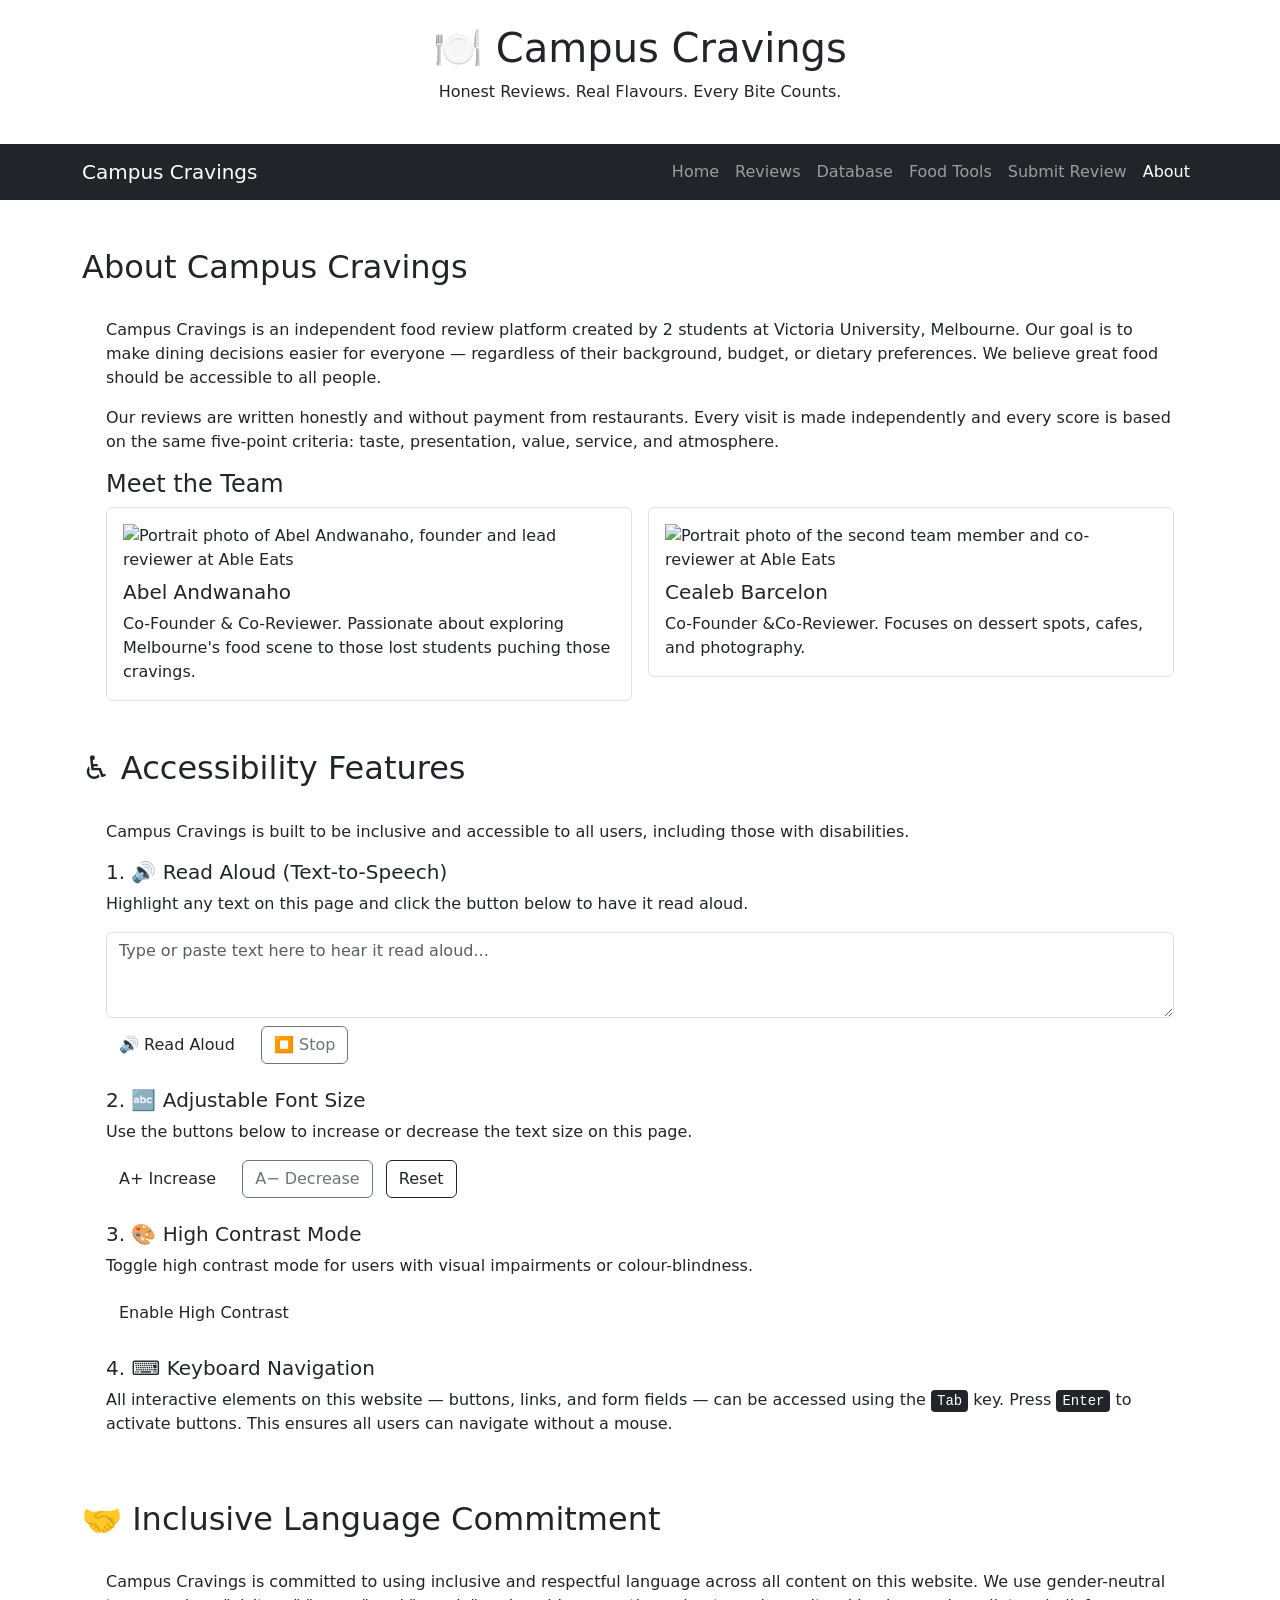
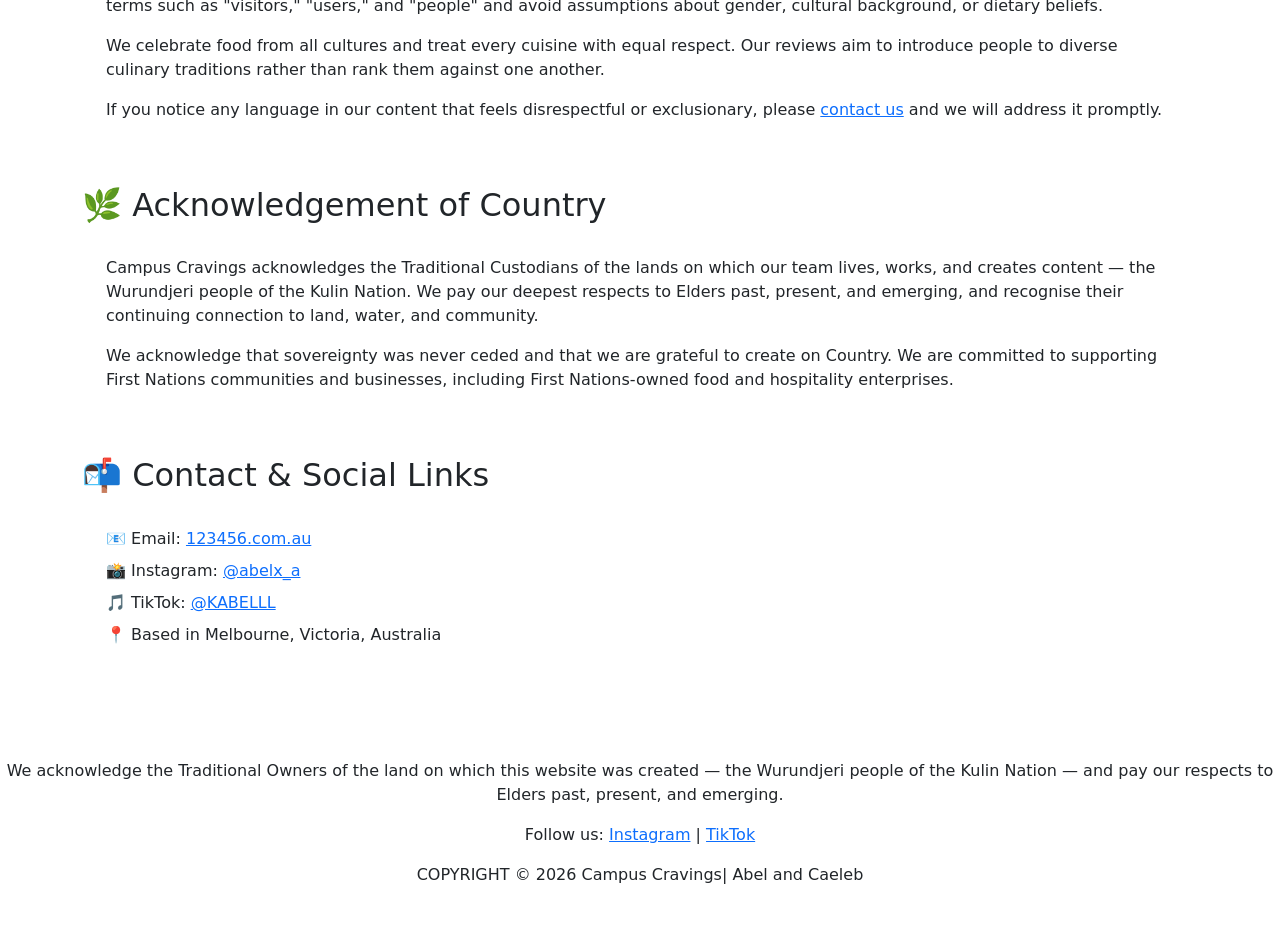
==== about.html @ 2ffa7cc5 "Add files via upload" ====
<!DOCTYPE html>
<html lang="en">
<head>
    <meta charset="UTF-8">
    <meta name="viewport" content="width=device-width, initial-scale=1.0">
    <title>About – Campus Cravings</title>
    <link href="https://cdn.jsdelivr.net/npm/bootstrap@5.3.0/dist/css/bootstrap.min.css" rel="stylesheet">
    <link rel="stylesheet" type="text/css" href="css/my_style.css"/>
</head>
<body>

<!-- HEADER -->
<header class="site-header text-center py-4">
    <h1 class="brand-name">🍽️ Campus Cravings</h1>
    <p class="tagline">Honest Reviews. Real Flavours. Every Bite Counts.</p>
</header>

<!-- NAV -->
<nav class="navbar navbar-expand-lg navbar-dark bg-dark sticky-top">
    <div class="container">
        <a class="navbar-brand" href="index.html">Campus Cravings</a>
        <button class="navbar-toggler" type="button" data-bs-toggle="collapse" data-bs-target="#navMenu"
            aria-controls="navMenu" aria-expanded="false" aria-label="Toggle navigation">
            <span class="navbar-toggler-icon"></span>
        </button>
        <div class="collapse navbar-collapse" id="navMenu">
            <ul class="navbar-nav ms-auto">
                <li class="nav-item"><a class="nav-link" href="index.html">Home</a></li>
                <li class="nav-item"><a class="nav-link" href="reviews.html">Reviews</a></li>
                <li class="nav-item"><a class="nav-link" href="database.php">Database</a></li>
                <li class="nav-item"><a class="nav-link" href="tools.html">Food Tools</a></li>
                <li class="nav-item"><a class="nav-link" href="submit.html">Submit Review</a></li>
                <li class="nav-item"><a class="nav-link active" href="about.html">About</a></li>
            </ul>
        </div>
    </div>
</nav>

<!-- MAIN -->
<main class="container my-5">

    <!-- BRAND / TEAM DESCRIPTION -->
    <h2 class="section-heading">About Campus Cravings</h2>
    <div class="intro-box p-4 rounded mb-4">
        <p>
            Campus Cravings is an independent food review platform created by 2 students at Victoria University, 
            Melbourne. Our goal is to make dining decisions easier for everyone — regardless of their 
            background, budget, or dietary preferences. We believe great food should be accessible to all people.
        </p>
        <p>
            Our reviews are written honestly and without payment from restaurants. Every visit is made 
            independently and every score is based on the same five-point criteria: taste, presentation, 
            value, service, and atmosphere.
        </p>

        <h4>Meet the Team</h4>
        <div class="row g-3">
            <div class="col-md-6">
                <div class="p-3 border rounded">
                    <img src="images/team1.jpg"
                         alt="Portrait photo of Abel Andwanaho, founder and lead reviewer at Able Eats"
                         class="team-photo mb-2">
                    <h5>Abel Andwanaho</h5>
                    <p class="mb-0">Co-Founder &amp; Co-Reviewer. Passionate about exploring Melbourne's food scene to those lost students puching those cravings.</p>
                </div>
            </div>
            <div class="col-md-6">
                <div class="p-3 border rounded">
                    <img src="images/team2.jpg"
                         alt="Portrait photo of the second team member and co-reviewer at Able Eats"
                         class="team-photo mb-2">
                    <h5>Cealeb Barcelon</h5>
                    <p class="mb-0">Co-Founder &amp;Co-Reviewer. Focuses on dessert spots, cafes, and photography.</p>
                </div>
            </div>
        </div>
    </div>

    <!-- ACCESSIBILITY FEATURES (min 3 required) -->
    <h2 class="section-heading">♿ Accessibility Features</h2>
    <div class="intro-box p-4 rounded mb-4">
        <p>Campus Cravings is built to be inclusive and accessible to all users, including those with disabilities.</p>

        <!-- Feature 1: Text to Speech -->
        <div class="mb-4">
            <h5>1. 🔊 Read Aloud (Text-to-Speech)</h5>
            <p>Highlight any text on this page and click the button below to have it read aloud.</p>
            <textarea id="ttsInput" class="form-control mb-2" rows="3"
                      placeholder="Type or paste text here to hear it read aloud..."
                      aria-label="Text to be read aloud by screen reader"></textarea>
            <button class="btn btn-orange" onclick="readAloud()" aria-label="Read aloud the text above">
                🔊 Read Aloud
            </button>
            <button class="btn btn-outline-secondary ms-2" onclick="stopReading()" aria-label="Stop reading">
                ⏹ Stop
            </button>
        </div>

        <!-- Feature 2: Font Size -->
        <div class="mb-4">
            <h5>2. 🔤 Adjustable Font Size</h5>
            <p>Use the buttons below to increase or decrease the text size on this page.</p>
            <button class="btn btn-orange me-2" onclick="changeFontSize(1)" aria-label="Increase font size">
                A+ Increase
            </button>
            <button class="btn btn-outline-secondary" onclick="changeFontSize(-1)" aria-label="Decrease font size">
                A− Decrease
            </button>
            <button class="btn btn-outline-dark ms-2" onclick="resetFontSize()" aria-label="Reset font size to default">
                Reset
            </button>
        </div>

        <!-- Feature 3: High Contrast Mode -->
        <div class="mb-4">
            <h5>3. 🎨 High Contrast Mode</h5>
            <p>Toggle high contrast mode for users with visual impairments or colour-blindness.</p>
            <button class="btn btn-orange" onclick="toggleContrast()" id="contrastBtn"
                    aria-label="Toggle high contrast mode">
                Enable High Contrast
            </button>
        </div>

        <!-- Keyboard note -->
        <div class="mb-2">
            <h5>4. ⌨️ Keyboard Navigation</h5>
            <p>
                All interactive elements on this website — buttons, links, and form fields — can be 
                accessed using the <kbd>Tab</kbd> key. Press <kbd>Enter</kbd> to activate buttons.
                This ensures all users can navigate without a mouse.
            </p>
        </div>
    </div>

    <!-- INCLUSIVE LANGUAGE STATEMENT -->
    <h2 class="section-heading">🤝 Inclusive Language Commitment</h2>
    <div class="intro-box p-4 rounded mb-4">
        <p>
            Campus Cravings is committed to using inclusive and respectful language across all content on 
            this website. We use gender-neutral terms such as "visitors," "users," and "people" and 
            avoid assumptions about gender, cultural background, or dietary beliefs.
        </p>
        <p>
            We celebrate food from all cultures and treat every cuisine with equal respect. Our reviews 
            aim to introduce people to diverse culinary traditions rather than rank them against one another.
        </p>
        <p>
            If you notice any language in our content that feels disrespectful or exclusionary, 
            please <a href="submit.html">contact us</a> and we will address it promptly.
        </p>
    </div>

    <!-- FIRST NATIONS ACKNOWLEDGEMENT (required) -->
    <h2 class="section-heading">🌿 Acknowledgement of Country</h2>
    <div class="acknowledgement-box p-4 rounded mb-4">
        <p>
            Campus Cravings acknowledges the Traditional Custodians of the lands on which our team lives, 
            works, and creates content — the Wurundjeri people of the Kulin Nation. We pay our deepest 
            respects to Elders past, present, and emerging, and recognise their continuing connection 
            to land, water, and community.
        </p>
        <p>
            We acknowledge that sovereignty was never ceded and that we are grateful to create on 
            Country. We are committed to supporting First Nations communities and businesses, 
            including First Nations-owned food and hospitality enterprises.
        </p>
    </div>

    <!-- CONTACT & SOCIAL LINKS -->
    <h2 class="section-heading">📬 Contact & Social Links</h2>
    <div class="intro-box p-4 rounded">
        <ul class="list-unstyled">
            <li class="mb-2">📧 Email: <a href="mailto:hello@ableeats.com.au">123456.com.au</a></li>
            <li class="mb-2">📸 Instagram: <a href="https://instagram.com" target="_blank" rel="noopener noreferrer">@abelx_a</a></li>
            <li class="mb-2">🎵 TikTok: <a href="https://tiktok.com" target="_blank" rel="noopener noreferrer">@KABELLL</a></li>
            <li class="mb-2">📍 Based in Melbourne, Victoria, Australia</li>
        </ul>
    </div>

</main>

<!-- FOOTER -->
<footer class="site-footer text-center py-4 mt-5">
    <p>We acknowledge the Traditional Owners of the land on which this website was created — the Wurundjeri people of the Kulin Nation — and pay our respects to Elders past, present, and emerging.</p>
    <p>Follow us: <a href="https://instagram.com" target="_blank">Instagram</a> | <a href="https://tiktok.com" target="_blank">TikTok</a></p>
    <p>COPYRIGHT &copy; 2026 Campus Cravings| Abel and Caeleb</p>
</footer>

<script src="https://cdn.jsdelivr.net/npm/bootstrap@5.3.0/dist/js/bootstrap.bundle.min.js"></script>

<script>
    // ---- Accessibility 1: Text to Speech ----
    let utterance;
    function readAloud() {
        const text = document.getElementById('ttsInput').value.trim();
        if (text === '') {
            alert('Please type or paste some text into the box first.');
            return;
        }
        window.speechSynthesis.cancel();
        utterance = new SpeechSynthesisUtterance(text);
        utterance.lang = 'en-AU';
        window.speechSynthesis.speak(utterance);
    }
    function stopReading() {
        window.speechSynthesis.cancel();
    }

    // ---- Accessibility 2: Font Size ----
    let fontSize = 16;
    function changeFontSize(direction) {
        fontSize += direction * 2;
        // Logic rule: clamp between 12 and 28
        if (fontSize < 12) fontSize = 12;
        if (fontSize > 28) fontSize = 28;
        document.body.style.fontSize = fontSize + 'px';
    }
    function resetFontSize() {
        fontSize = 16;
        document.body.style.fontSize = '16px';
    }

    // ---- Accessibility 3: High Contrast Mode ----
    function toggleContrast() {
        document.body.classList.toggle('high-contrast');
        const btn = document.getElementById('contrastBtn');
        btn.textContent = document.body.classList.contains('high-contrast')
            ? 'Disable High Contrast'
            : 'Enable High Contrast';
    }
</script>

</body>
</html>
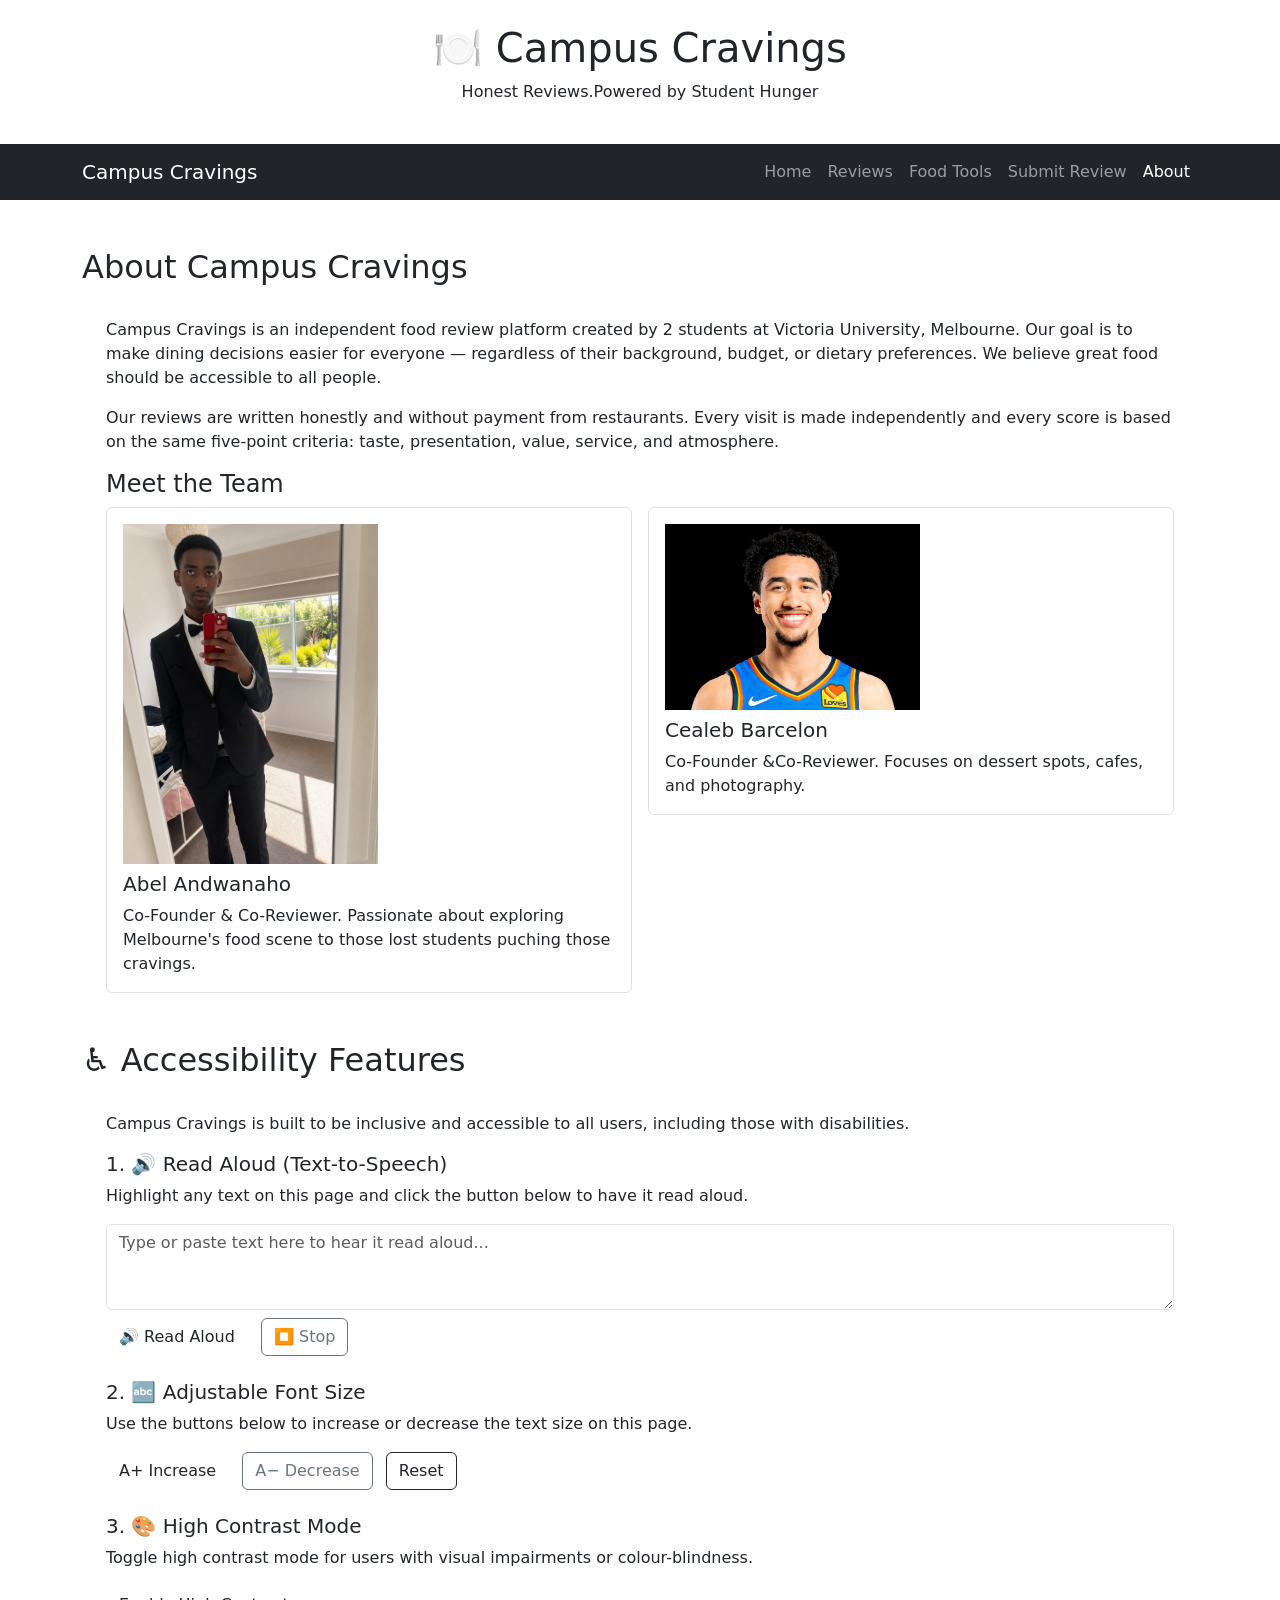
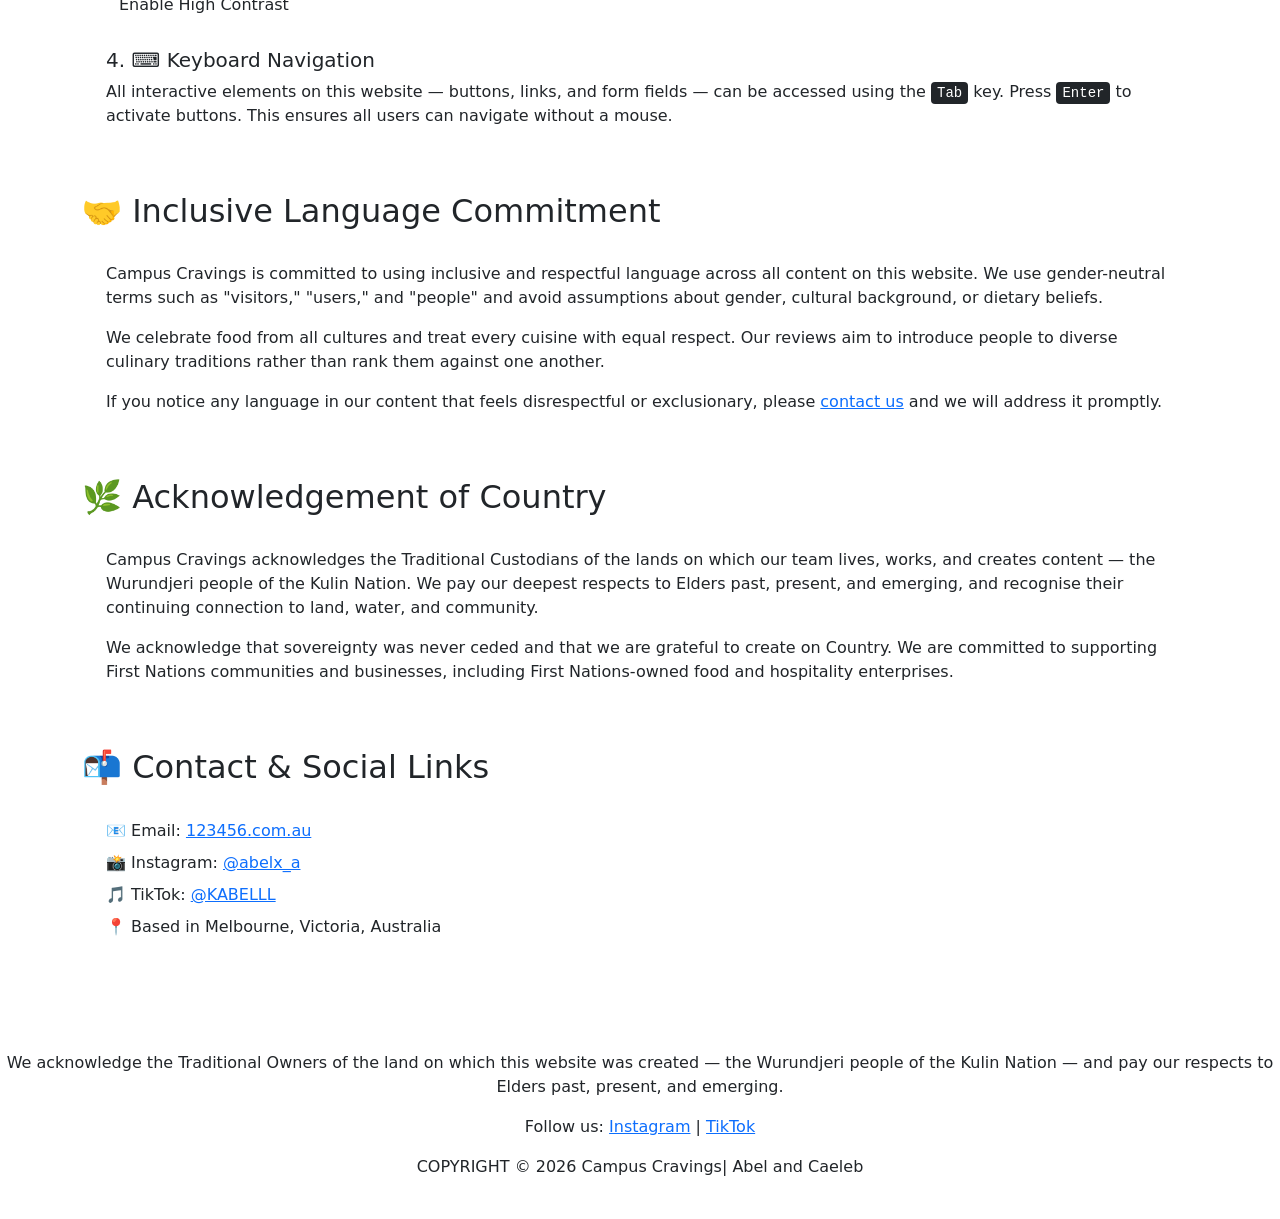
==== commit a7d4a4d2: "Update tagline and image paths in about.html" ====
--- a/about.html
+++ b/about.html
@@ -12,7 +12,7 @@
 <!-- HEADER -->
 <header class="site-header text-center py-4">
     <h1 class="brand-name">🍽️ Campus Cravings</h1>
-    <p class="tagline">Honest Reviews. Real Flavours. Every Bite Counts.</p>
+    <p class="tagline">Honest Reviews.Powered by Student Hunger</p>
 </header>
 
 <!-- NAV -->
@@ -27,7 +27,6 @@
             <ul class="navbar-nav ms-auto">
                 <li class="nav-item"><a class="nav-link" href="index.html">Home</a></li>
                 <li class="nav-item"><a class="nav-link" href="reviews.html">Reviews</a></li>
-                <li class="nav-item"><a class="nav-link" href="database.php">Database</a></li>
                 <li class="nav-item"><a class="nav-link" href="tools.html">Food Tools</a></li>
                 <li class="nav-item"><a class="nav-link" href="submit.html">Submit Review</a></li>
                 <li class="nav-item"><a class="nav-link active" href="about.html">About</a></li>
@@ -57,7 +56,7 @@
         <div class="row g-3">
             <div class="col-md-6">
                 <div class="p-3 border rounded">
-                    <img src="images/team1.jpg"
+                    <img src="team1.jpg"
                          alt="Portrait photo of Abel Andwanaho, founder and lead reviewer at Able Eats"
                          class="team-photo mb-2">
                     <h5>Abel Andwanaho</h5>
@@ -66,7 +65,7 @@
             </div>
             <div class="col-md-6">
                 <div class="p-3 border rounded">
-                    <img src="images/team2.jpg"
+                    <img src="team2.jpg"
                          alt="Portrait photo of the second team member and co-reviewer at Able Eats"
                          class="team-photo mb-2">
                     <h5>Cealeb Barcelon</h5>
@@ -231,4 +230,4 @@
 </script>
 
 </body>
-</html>+</html>
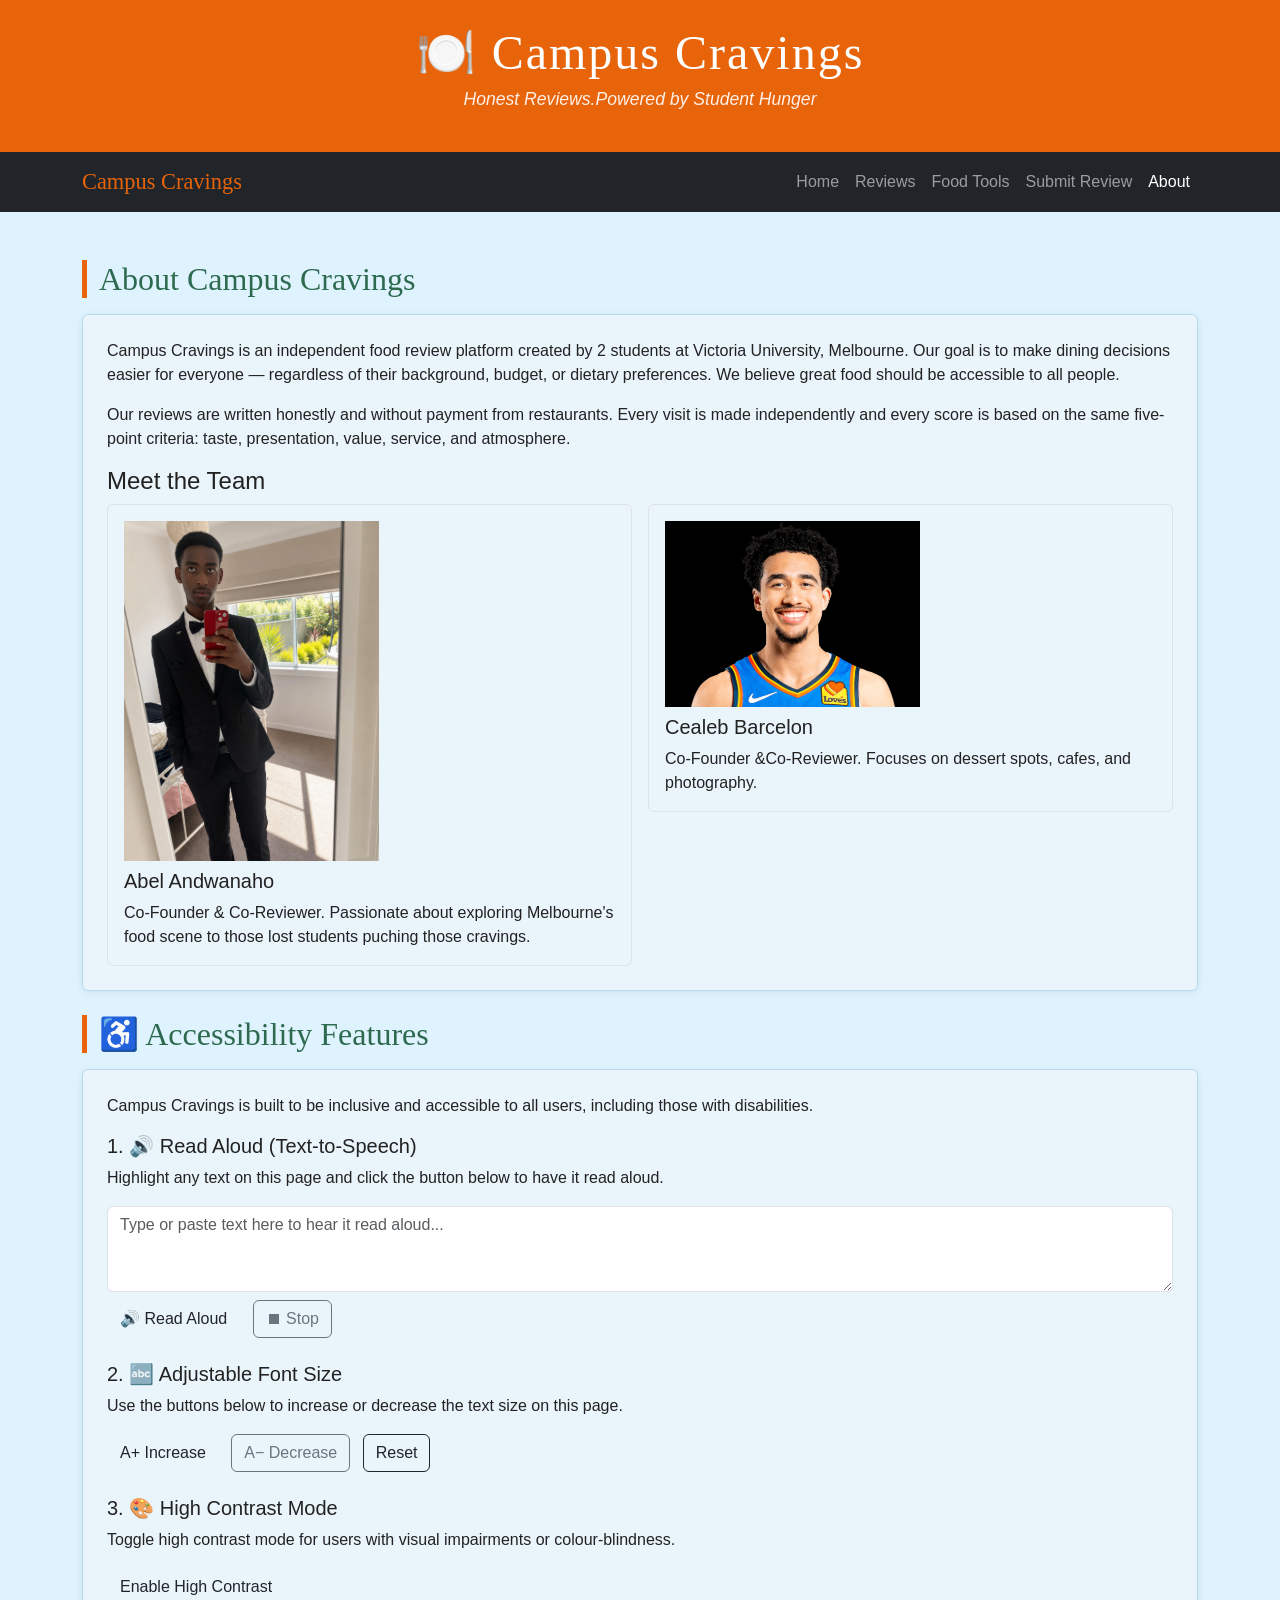
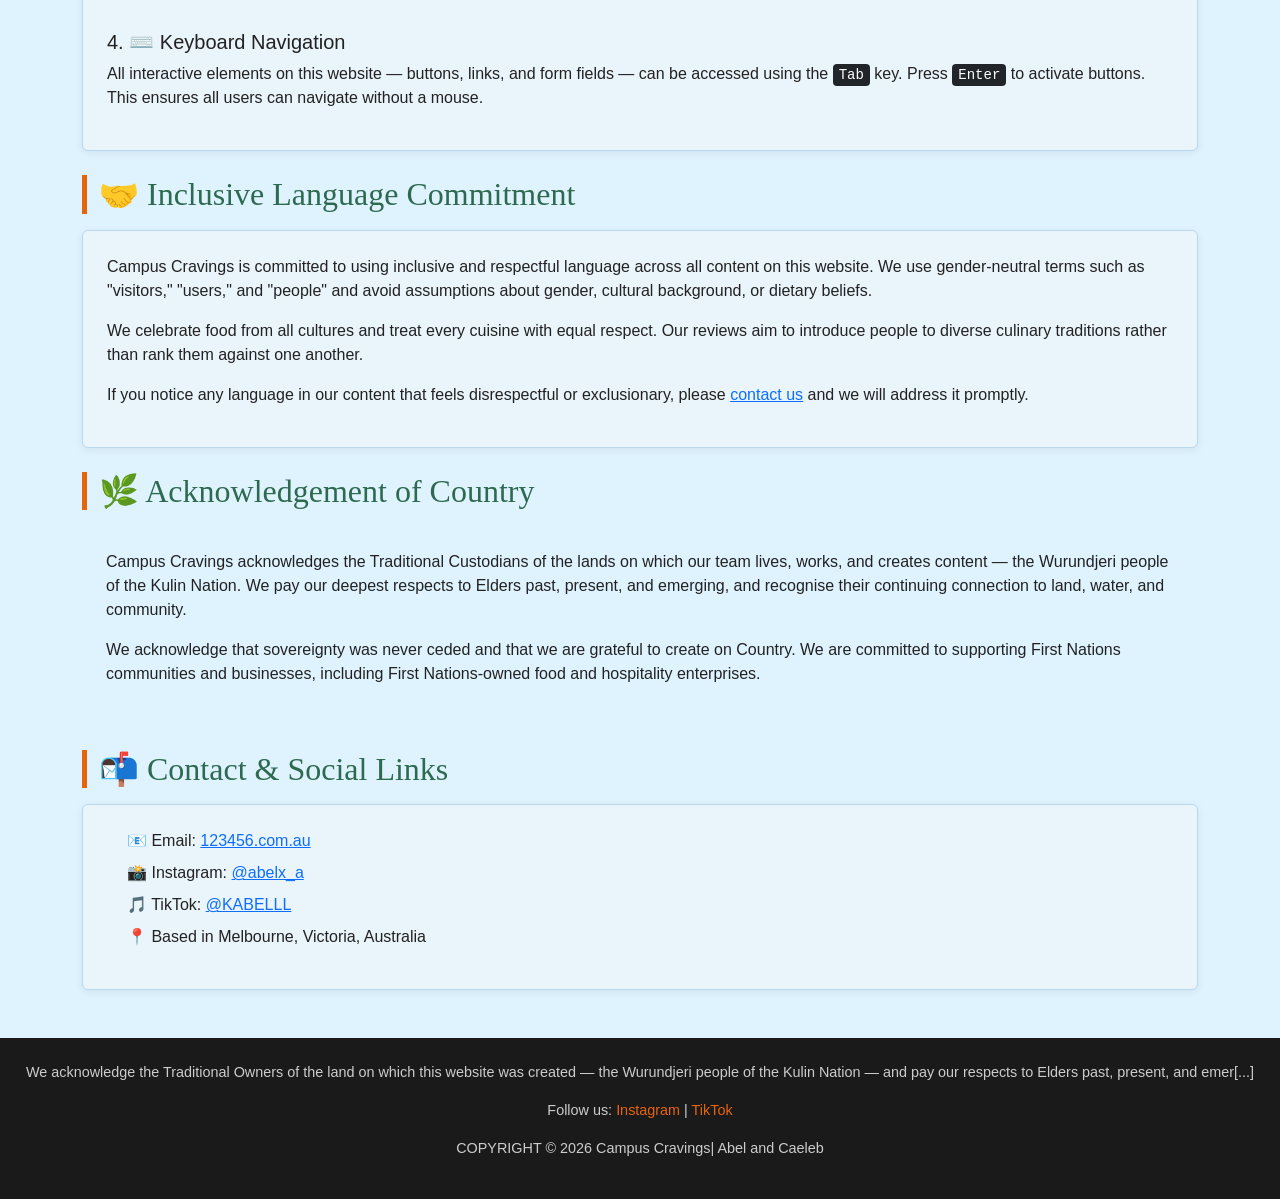
==== commit e3556b21: "Update about.html: point stylesheet link to root my_styles.css so CSS applies across site" ====
--- a/about.html
+++ b/about.html
@@ -5,7 +5,7 @@
     <meta name="viewport" content="width=device-width, initial-scale=1.0">
     <title>About – Campus Cravings</title>
     <link href="https://cdn.jsdelivr.net/npm/bootstrap@5.3.0/dist/css/bootstrap.min.css" rel="stylesheet">
-    <link rel="stylesheet" type="text/css" href="css/my_style.css"/>
+    <link rel="stylesheet" type="text/css" href="my_styles.css"/>
 </head>
 <body>
 
@@ -149,7 +149,7 @@
         </p>
     </div>
 
-    <!-- FIRST NATIONS ACKNOWLEDGEMENT (required) -->
+    <!-- FIRST NATIONS ACKNOWLEDgement (required) -->
     <h2 class="section-heading">🌿 Acknowledgement of Country</h2>
     <div class="acknowledgement-box p-4 rounded mb-4">
         <p>
@@ -180,7 +180,7 @@
 
 <!-- FOOTER -->
 <footer class="site-footer text-center py-4 mt-5">
-    <p>We acknowledge the Traditional Owners of the land on which this website was created — the Wurundjeri people of the Kulin Nation — and pay our respects to Elders past, present, and emerging.</p>
+    <p>We acknowledge the Traditional Owners of the land on which this website was created — the Wurundjeri people of the Kulin Nation — and pay our respects to Elders past, present, and emer[...]</p>
     <p>Follow us: <a href="https://instagram.com" target="_blank">Instagram</a> | <a href="https://tiktok.com" target="_blank">TikTok</a></p>
     <p>COPYRIGHT &copy; 2026 Campus Cravings| Abel and Caeleb</p>
 </footer>
--- a/my_styles.css
+++ b/my_styles.css
@@ -0,0 +1,270 @@
+/* =============================================
+   my_style.css – Campus Cravings Stylesheet
+   ============================================= */
+@import url('https://fonts.googleapis.com/css2?family=Playfair+Display:wght@700&family=Lato:wght@400;700&display=swap');
+
+:root {
+    --brand-orange: #E8640A;
+    --brand-dark:   #1A1A1A;
+    --brand-cream:  #dff3ff;
+    --brand-green:  #2D6A4F;
+    --text-main:    #222222;
+    --text-light:   #FFFFFF;
+}
+
+/* =============================================
+   BASE
+   ============================================= */
+body {
+    font-family: 'Lato', sans-serif;
+    background-color: var(--brand-cream);
+    color: var(--text-main);
+    margin: 0;
+    padding: 0;
+    transition: background-color 0.3s, color 0.3s;
+}
+
+/* =============================================
+   DARK MODE
+   ============================================= */
+body.dark-mode {
+    background-color: #121212;
+    color: #F0F0F0;
+}
+
+body.dark-mode .intro-box {
+    background-color: #1E1E1E;
+    border-color: #444;
+}
+
+body.dark-mode .site-footer {
+    background-color: #0A0A0A;
+}
+
+body.dark-mode .card {
+    background-color: #1E1E1E;
+    border-color: #444;
+    color: #F0F0F0;
+}
+
+body.dark-mode .card-text {
+    color: #CCCCCC;
+}
+
+body.dark-mode .navbar {
+    background-color: #0A0A0A !important;
+}
+
+body.dark-mode .section-heading {
+    color: #7ecbf0;
+}
+
+/* =============================================
+   HEADER
+   ============================================= */
+.site-header {
+    background-color: var(--brand-orange);
+    color: var(--text-light);
+    padding: 30px 20px;
+}
+
+.brand-name {
+    font-family: 'Playfair Display', serif;
+    font-size: 3rem;
+    letter-spacing: 2px;
+    margin-bottom: 4px;
+}
+
+.tagline {
+    font-size: 1.1rem;
+    font-style: italic;
+    opacity: 0.9;
+}
+
+.author {
+    font-size: 0.9rem;
+    opacity: 0.75;
+}
+
+.logo {
+    width: 80px;
+    height: auto;
+}
+
+/* =============================================
+   NAVIGATION
+   ============================================= */
+.navbar-brand {
+    font-family: 'Playfair Display', serif;
+    font-size: 1.4rem;
+    color: var(--brand-orange) !important;
+}
+
+.nav-link:hover {
+    color: var(--brand-orange) !important;
+}
+
+/* =============================================
+   CAROUSEL
+   ============================================= */
+.carousel-img {
+    height: 400px;
+    object-fit: cover;
+}
+
+/* =============================================
+   INTRO / CONTENT BOXES
+   ============================================= */
+.intro-box {
+    background-color: #eaf4fb;
+    border: 1px solid #b8d8ed;
+    box-shadow: 0 2px 8px rgba(0,0,0,0.07);
+}
+
+.intro-box h2 {
+    font-family: 'Playfair Display', serif;
+    color: var(--brand-orange);
+}
+
+.intro-box ol,
+.intro-box ul {
+    padding-left: 20px;
+}
+
+.intro-box li {
+    margin-bottom: 6px;
+}
+
+/* =============================================
+   SECTION HEADINGS
+   ============================================= */
+.section-heading {
+    font-family: 'Playfair Display', serif;
+    color: var(--brand-green);
+    border-left: 5px solid var(--brand-orange);
+    padding-left: 12px;
+    margin-bottom: 16px;
+}
+
+/* =============================================
+   CARDS (Reviews, etc.)
+   ============================================= */
+.card {
+    border: 1px solid #b8d8ed;
+    background-color: #ffffff;
+    transition: transform 0.2s, box-shadow 0.2s;
+}
+
+.card:hover {
+    transform: translateY(-4px);
+    box-shadow: 0 8px 20px rgba(0,0,0,0.12);
+}
+
+.card-title {
+    font-family: 'Playfair Display', serif;
+    color: var(--brand-orange);
+}
+
+.review-img {
+    height: 200px;
+    object-fit: cover;
+}
+
+/* =============================================
+   BADGES
+   ============================================= */
+.badge.bg-warning {
+    font-size: 0.85rem;
+}
+
+/* =============================================
+   FORMS (Submit Review page)
+   ============================================= */
+.form-control:focus,
+.form-select:focus {
+    border-color: var(--brand-orange);
+    box-shadow: 0 0 0 0.2rem rgba(232, 100, 10, 0.25);
+}
+
+label {
+    font-weight: 700;
+    margin-bottom: 4px;
+}
+
+/* =============================================
+   BUTTONS
+   ============================================= */
+.btn-primary {
+    background-color: var(--brand-orange);
+    border-color: var(--brand-orange);
+    color: #fff;
+}
+
+.btn-primary:hover {
+    background-color: #c4520a;
+    border-color: #c4520a;
+}
+
+/* =============================================
+   TABLES (if used on any page)
+   ============================================= */
+.table thead {
+    background-color: var(--brand-orange);
+    color: #fff;
+}
+
+.table-hover tbody tr:hover {
+    background-color: #e4f3fb;
+}
+
+/* =============================================
+   FOOTER
+   ============================================= */
+.site-footer {
+    background-color: var(--brand-dark);
+    color: #CCCCCC;
+    font-size: 0.9rem;
+}
+
+.site-footer a {
+    color: var(--brand-orange);
+    text-decoration: none;
+}
+
+.site-footer a:hover {
+    text-decoration: underline;
+}
+
+/* =============================================
+   RESPONSIVE
+   ============================================= */
+@media (max-width: 576px) {
+    .brand-name {
+        font-size: 2rem;
+    }
+
+    .carousel-img {
+        height: 200px;
+    }
+
+    .review-img {
+        height: 160px;
+    }
+}
+
+/* =============================================
+   PRINT
+   ============================================= */
+@media print {
+    .navbar,
+    .carousel-control-prev,
+    .carousel-control-next,
+    #darkModeBtn {
+        display: none !important;
+    }
+
+    body {
+        background: white;
+        color: black;
+    }
+}
